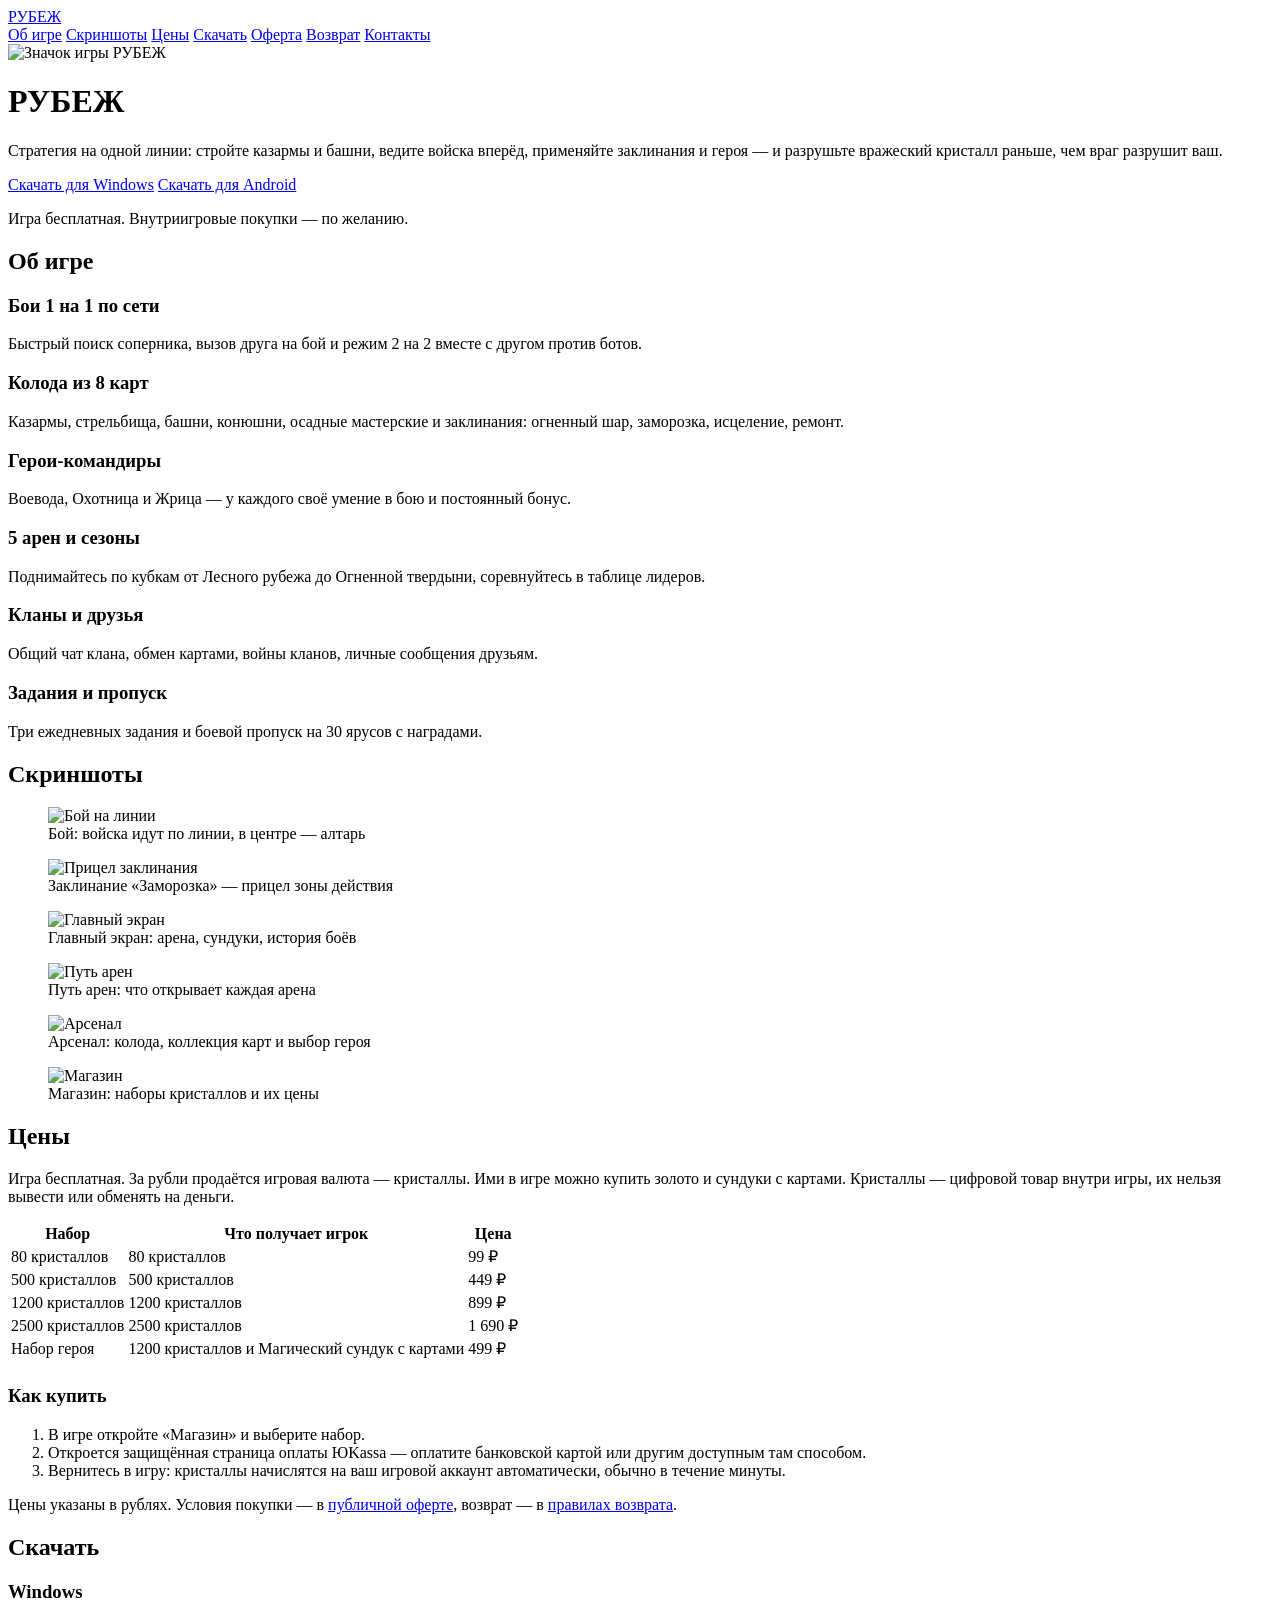
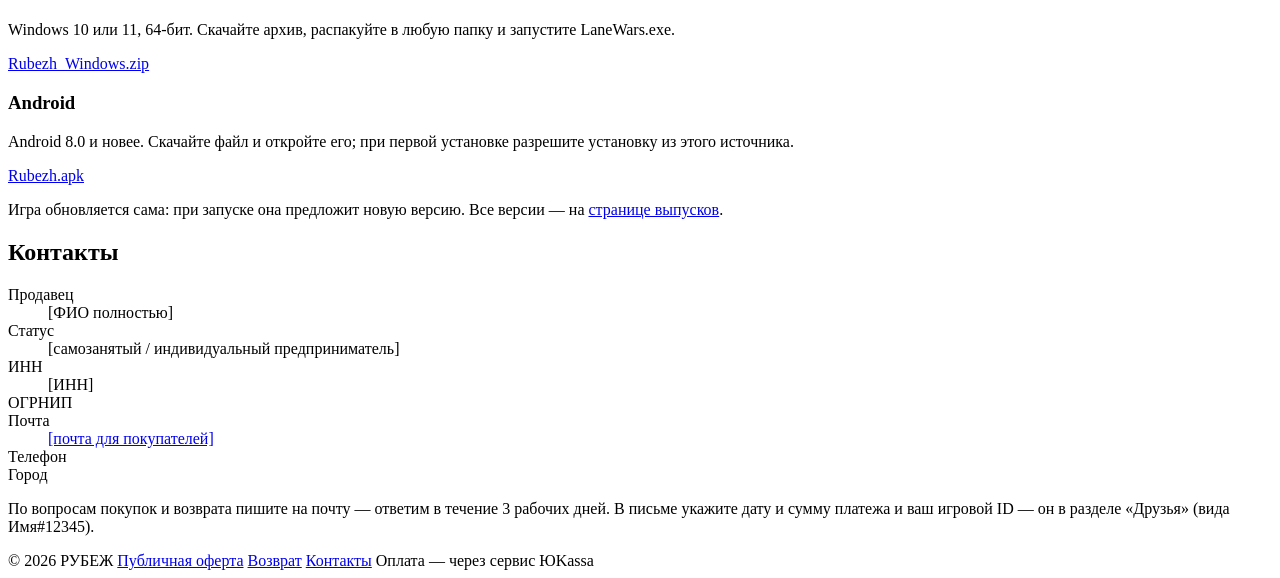
==== docs/index.html @ e8e84f0f "Сайт игры: index.html" ====
<!doctype html>
<html lang="ru">
<head>
  <meta charset="utf-8">
  <meta name="viewport" content="width=device-width, initial-scale=1">
  <title>РУБЕЖ — стратегия на линии</title>
  <meta name="description" content="РУБЕЖ — бесплатная стратегия: стройте здания, ведите войска по линии и разрушьте вражеский кристалл. Для Windows и Android.">
  <link rel="icon" href="img/icon.png">
  <link rel="stylesheet" href="style.css">
</head>
<body>
<header class="top">
  <div class="wrap">
    <a class="brand" href="index.html"><img src="img/icon.png" alt="">РУБЕЖ</a>
    <nav>
      <a href="#about">Об игре</a>
      <a href="#shots">Скриншоты</a>
      <a href="#prices">Цены</a>
      <a href="#download">Скачать</a>
      <a href="offer.html">Оферта</a>
      <a href="refund.html">Возврат</a>
      <a href="#contacts">Контакты</a>
    </nav>
  </div>
</header>

<main>
  <div class="hero wrap">
    <img class="icon" src="img/icon.png" alt="Значок игры РУБЕЖ">
    <h1>РУБЕЖ</h1>
    <p class="lead">Стратегия на одной линии: стройте казармы и башни, ведите войска вперёд, применяйте заклинания
      и героя — и разрушьте вражеский кристалл раньше, чем враг разрушит ваш.</p>
    <div class="buttons">
      <a class="btn" href="https://github.com/erick2112d/rubezh-game/releases/latest/download/Rubezh_Windows.zip">Скачать для Windows</a>
      <a class="btn blue" href="https://github.com/erick2112d/rubezh-game/releases/latest/download/Rubezh.apk">Скачать для Android</a>
    </div>
    <p class="note">Игра бесплатная. Внутриигровые покупки — по желанию.</p>
  </div>

  <section id="about">
    <div class="wrap">
      <h2>Об игре</h2>
      <div class="grid">
        <div class="card"><h3>Бои 1 на 1 по сети</h3><p>Быстрый поиск соперника, вызов друга на бой и режим 2 на 2 вместе с другом против ботов.</p></div>
        <div class="card"><h3>Колода из 8 карт</h3><p>Казармы, стрельбища, башни, конюшни, осадные мастерские и заклинания: огненный шар, заморозка, исцеление, ремонт.</p></div>
        <div class="card"><h3>Герои-командиры</h3><p>Воевода, Охотница и Жрица — у каждого своё умение в бою и постоянный бонус.</p></div>
        <div class="card"><h3>5 арен и сезоны</h3><p>Поднимайтесь по кубкам от Лесного рубежа до Огненной твердыни, соревнуйтесь в таблице лидеров.</p></div>
        <div class="card"><h3>Кланы и друзья</h3><p>Общий чат клана, обмен картами, войны кланов, личные сообщения друзьям.</p></div>
        <div class="card"><h3>Задания и пропуск</h3><p>Три ежедневных задания и боевой пропуск на 30 ярусов с наградами.</p></div>
      </div>
    </div>
  </section>

  <section id="shots">
    <div class="wrap">
      <h2>Скриншоты</h2>
      <div class="shots">
        <figure><img src="img/battle.jpg" alt="Бой на линии" loading="lazy"><figcaption>Бой: войска идут по линии, в центре — алтарь</figcaption></figure>
        <figure><img src="img/spell.jpg" alt="Прицел заклинания" loading="lazy"><figcaption>Заклинание «Заморозка» — прицел зоны действия</figcaption></figure>
        <figure><img src="img/home.jpg" alt="Главный экран" loading="lazy"><figcaption>Главный экран: арена, сундуки, история боёв</figcaption></figure>
        <figure><img src="img/arenas.jpg" alt="Путь арен" loading="lazy"><figcaption>Путь арен: что открывает каждая арена</figcaption></figure>
        <figure><img src="img/arsenal.jpg" alt="Арсенал" loading="lazy"><figcaption>Арсенал: колода, коллекция карт и выбор героя</figcaption></figure>
        <figure><img src="img/shop.jpg" alt="Магазин" loading="lazy"><figcaption>Магазин: наборы кристаллов и их цены</figcaption></figure>
      </div>
    </div>
  </section>

  <section id="prices">
    <div class="wrap">
      <h2>Цены</h2>
      <p>Игра бесплатная. За рубли продаётся игровая валюта — кристаллы. Ими в игре можно купить золото и сундуки с картами.
        Кристаллы — цифровой товар внутри игры, их нельзя вывести или обменять на деньги.</p>
      <div class="table-scroll">
        <table class="prices">
          <thead><tr><th>Набор</th><th>Что получает игрок</th><th>Цена</th></tr></thead>
          <tbody>
            <tr><td>80 кристаллов</td><td>80 кристаллов</td><td class="price">99 ₽</td></tr>
            <tr><td>500 кристаллов</td><td>500 кристаллов</td><td class="price">449 ₽</td></tr>
            <tr><td>1200 кристаллов</td><td>1200 кристаллов</td><td class="price">899 ₽</td></tr>
            <tr><td>2500 кристаллов</td><td>2500 кристаллов</td><td class="price">1 690 ₽</td></tr>
            <tr><td>Набор героя</td><td>1200 кристаллов и Магический сундук с картами</td><td class="price">499 ₽</td></tr>
          </tbody>
        </table>
      </div>
      <h3 style="margin-top:24px">Как купить</h3>
      <ol>
        <li>В игре откройте «Магазин» и выберите набор.</li>
        <li>Откроется защищённая страница оплаты ЮKassa — оплатите банковской картой или другим доступным там способом.</li>
        <li>Вернитесь в игру: кристаллы начислятся на ваш игровой аккаунт автоматически, обычно в течение минуты.</li>
      </ol>
      <p class="note">Цены указаны в рублях. Условия покупки — в <a href="offer.html">публичной оферте</a>,
        возврат — в <a href="refund.html">правилах возврата</a>.</p>
    </div>
  </section>

  <section id="download">
    <div class="wrap">
      <h2>Скачать</h2>
      <div class="grid">
        <div class="card">
          <h3>Windows</h3>
          <p>Windows 10 или 11, 64-бит. Скачайте архив, распакуйте в любую папку и запустите LaneWars.exe.</p>
          <p style="margin-top:12px"><a class="btn" href="https://github.com/erick2112d/rubezh-game/releases/latest/download/Rubezh_Windows.zip">Rubezh_Windows.zip</a></p>
        </div>
        <div class="card">
          <h3>Android</h3>
          <p>Android 8.0 и новее. Скачайте файл и откройте его; при первой установке разрешите установку из этого источника.</p>
          <p style="margin-top:12px"><a class="btn blue" href="https://github.com/erick2112d/rubezh-game/releases/latest/download/Rubezh.apk">Rubezh.apk</a></p>
        </div>
      </div>
      <p class="note">Игра обновляется сама: при запуске она предложит новую версию.
        Все версии — на <a href="https://github.com/erick2112d/rubezh-game/releases">странице выпусков</a>.</p>
    </div>
  </section>

  <section id="contacts">
    <div class="wrap">
      <h2>Контакты</h2>
      <div class="card">
        <dl class="req">
          <dt>Продавец</dt><dd><span class="fill" data-seller="name">[ФИО полностью]</span></dd>
          <dt>Статус</dt><dd><span class="fill" data-seller="status">[самозанятый / индивидуальный предприниматель]</span></dd>
          <dt>ИНН</dt><dd><span class="fill" data-seller="inn">[ИНН]</span></dd>
          <dt data-seller-row="ogrnip">ОГРНИП</dt><dd data-seller-row="ogrnip"><span data-seller="ogrnip"></span></dd>
          <dt>Почта</dt><dd><a class="fill" data-seller="email" href="#">[почта для покупателей]</a></dd>
          <dt data-seller-row="phone">Телефон</dt><dd data-seller-row="phone"><span data-seller="phone"></span></dd>
          <dt data-seller-row="city">Город</dt><dd data-seller-row="city"><span data-seller="city"></span></dd>
        </dl>
        <p style="margin-top:14px">По вопросам покупок и возврата пишите на почту — ответим в течение 3 рабочих дней.
          В письме укажите дату и сумму платежа и ваш игровой ID — он в разделе «Друзья» (вида Имя#12345).</p>
      </div>
    </div>
  </section>
</main>

<footer>
  <div class="wrap">
    <span>© 2026 РУБЕЖ</span>
    <a href="offer.html">Публичная оферта</a>
    <a href="refund.html">Возврат</a>
    <a href="#contacts">Контакты</a>
    <span>Оплата — через сервис ЮKassa</span>
  </div>
</footer>
<script src="seller.js"></script>
</body>
</html>
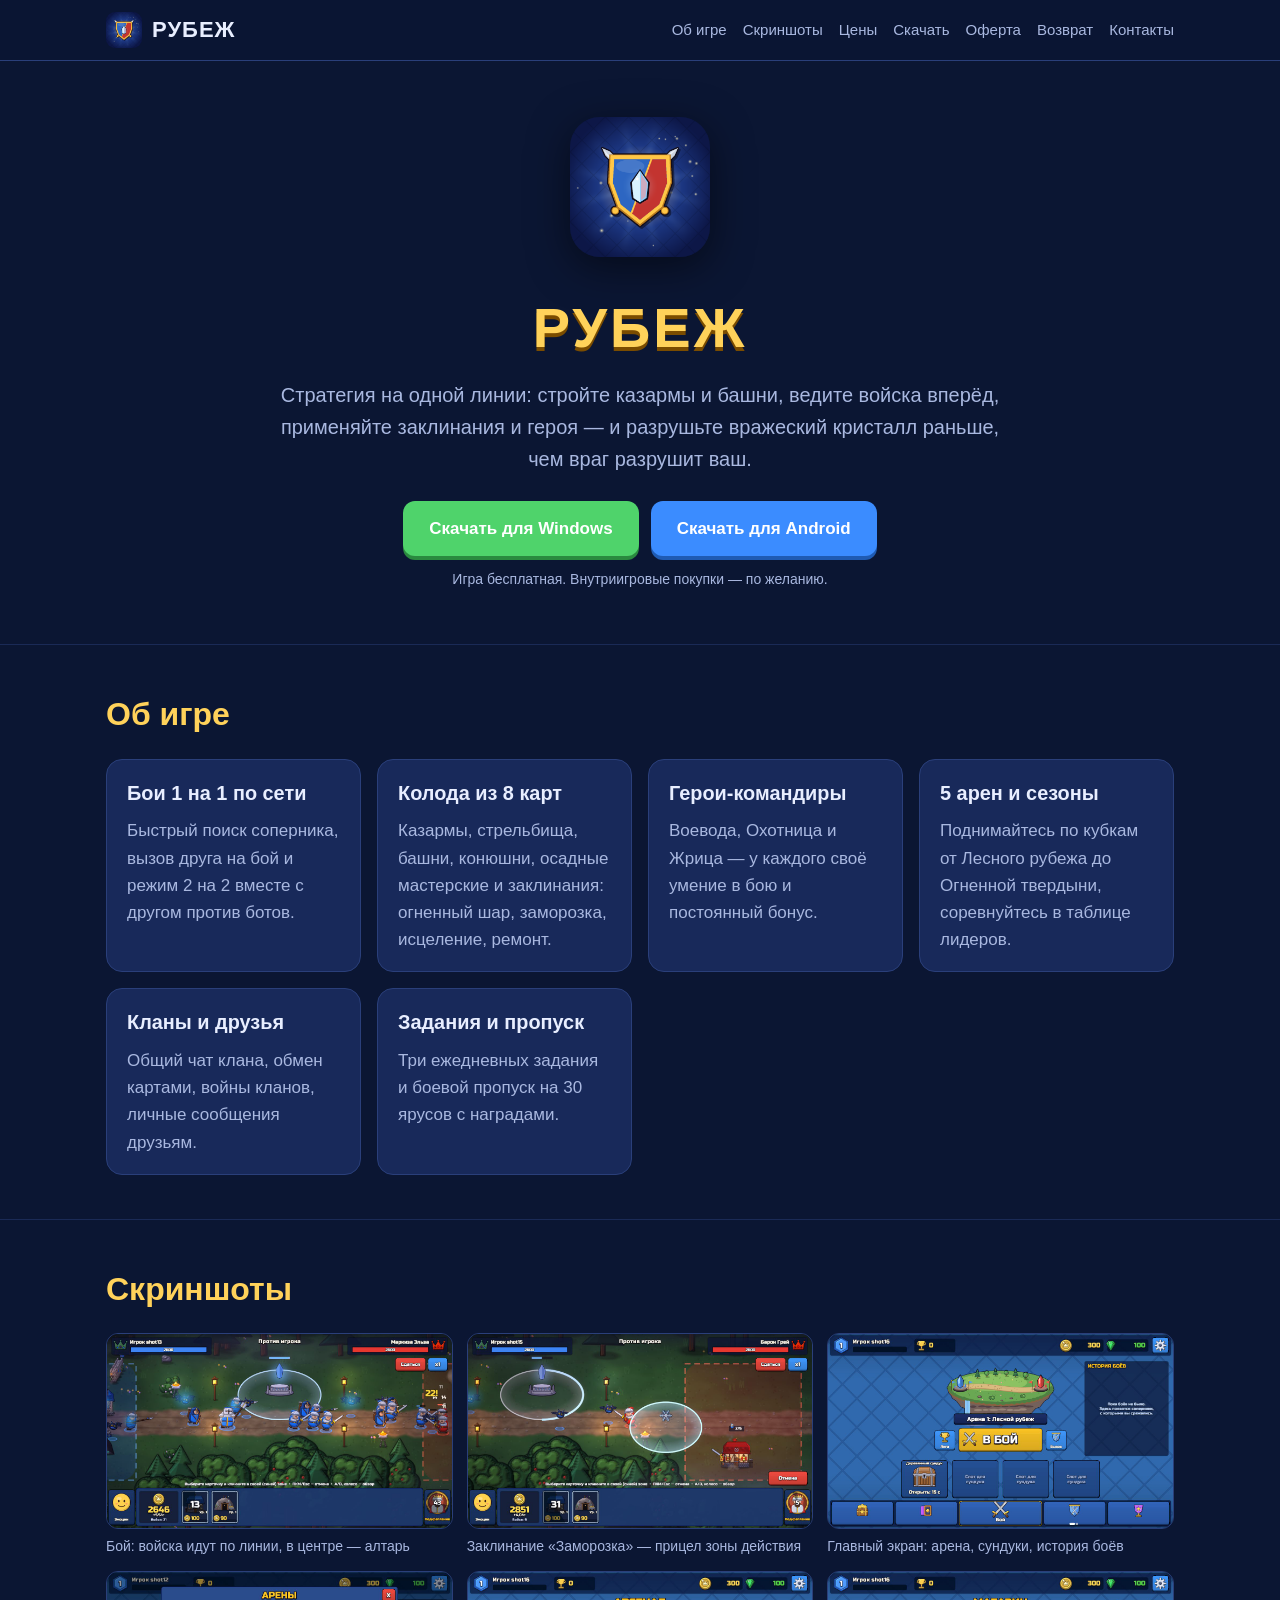
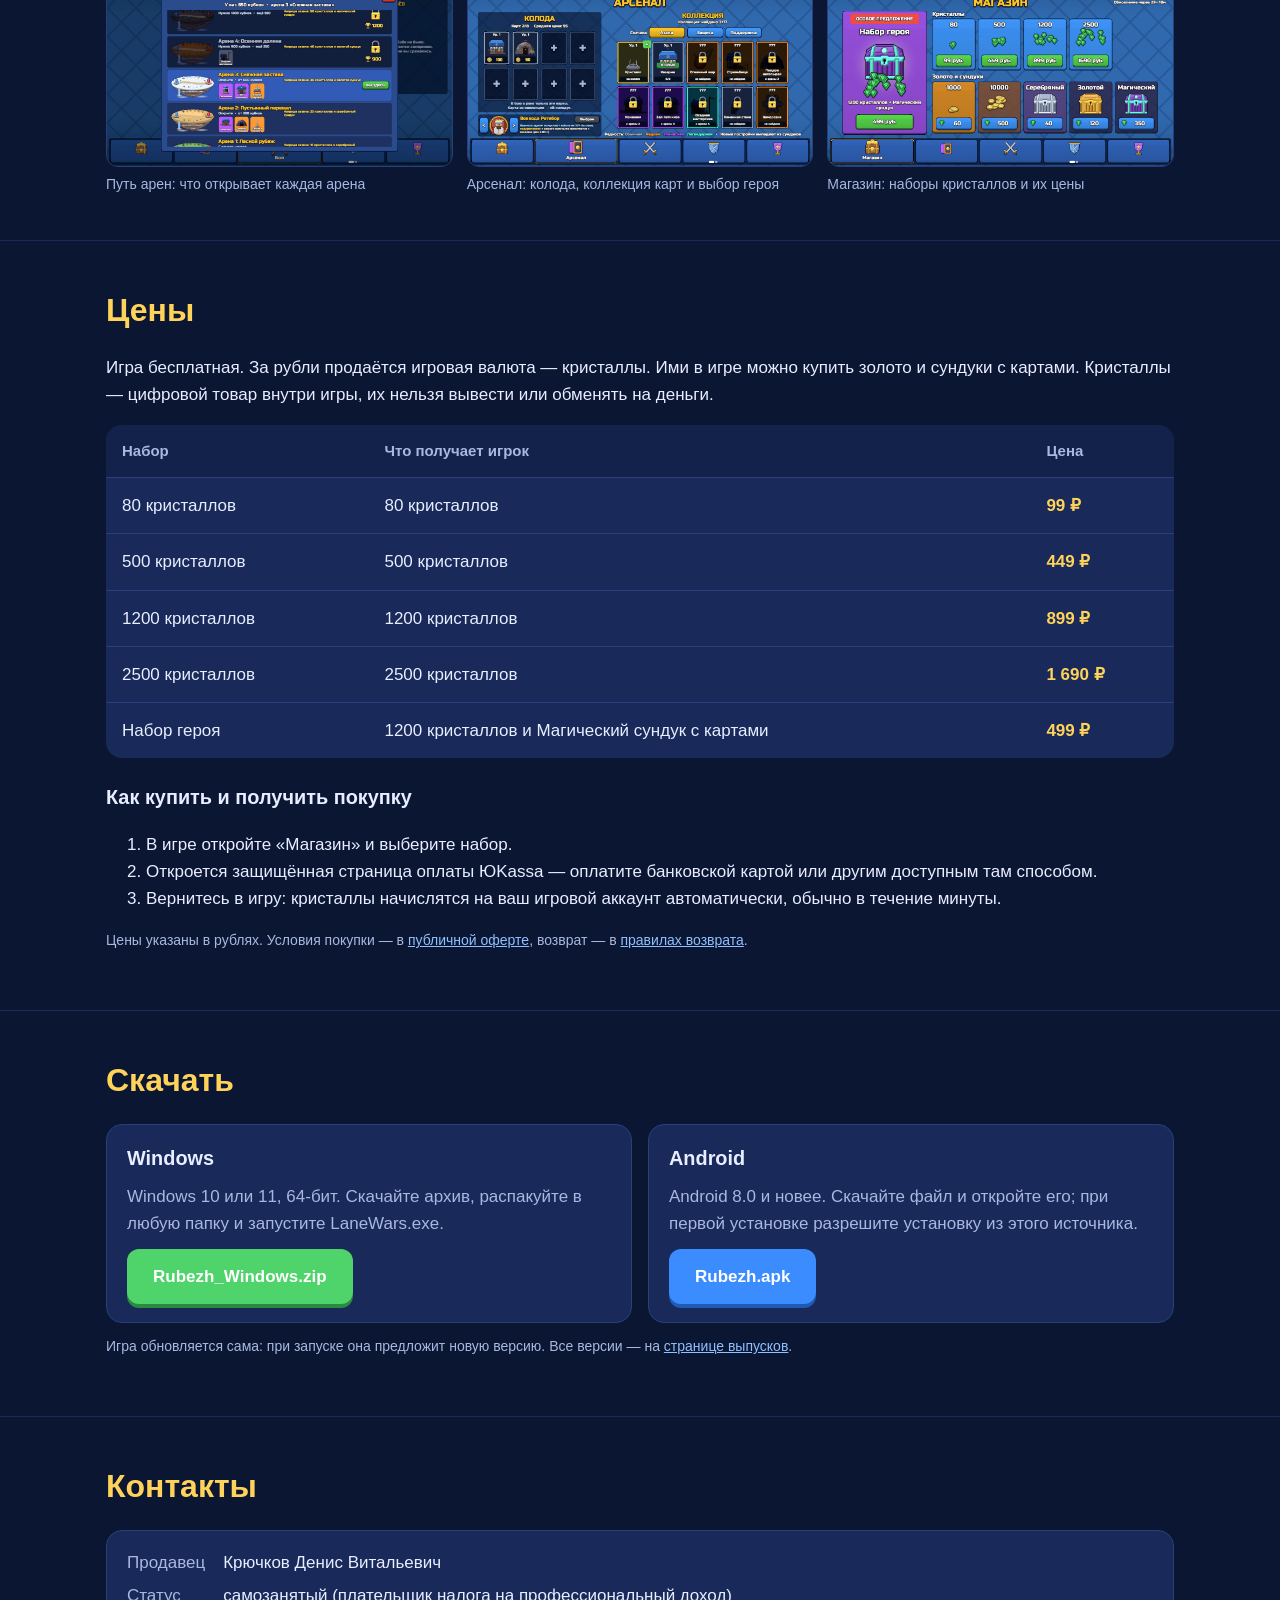
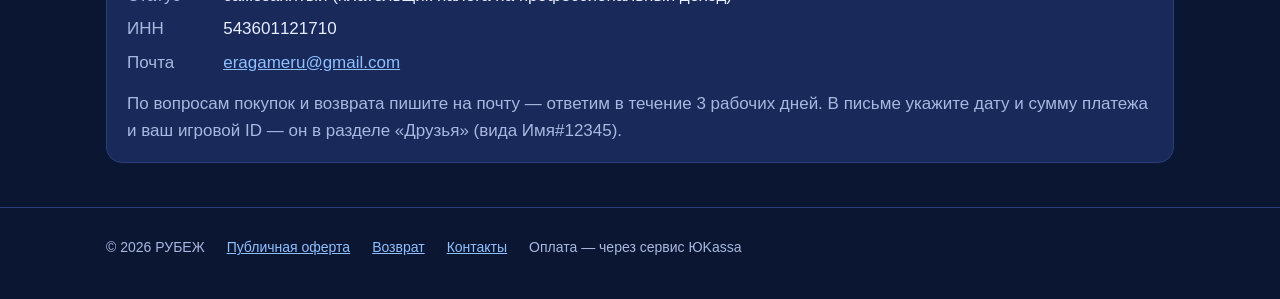
==== commit eeb49e70: "Сайт: данные продавца прямо в странице (index.html)" ====
--- a/docs/index.html
+++ b/docs/index.html
@@ -82,7 +82,7 @@
           </tbody>
         </table>
       </div>
-      <h3 style="margin-top:24px">Как купить</h3>
+      <h3 style="margin-top:24px">Как купить и получить покупку</h3>
       <ol>
         <li>В игре откройте «Магазин» и выберите набор.</li>
         <li>Откроется защищённая страница оплаты ЮKassa — оплатите банковской картой или другим доступным там способом.</li>
@@ -118,11 +118,11 @@
       <h2>Контакты</h2>
       <div class="card">
         <dl class="req">
-          <dt>Продавец</dt><dd><span class="fill" data-seller="name">[ФИО полностью]</span></dd>
-          <dt>Статус</dt><dd><span class="fill" data-seller="status">[самозанятый / индивидуальный предприниматель]</span></dd>
-          <dt>ИНН</dt><dd><span class="fill" data-seller="inn">[ИНН]</span></dd>
+          <dt>Продавец</dt><dd><span data-seller="name">Крючков Денис Витальевич</span></dd>
+          <dt>Статус</dt><dd><span data-seller="status">самозанятый (плательщик налога на профессиональный доход)</span></dd>
+          <dt>ИНН</dt><dd><span data-seller="inn">543601121710</span></dd>
           <dt data-seller-row="ogrnip">ОГРНИП</dt><dd data-seller-row="ogrnip"><span data-seller="ogrnip"></span></dd>
-          <dt>Почта</dt><dd><a class="fill" data-seller="email" href="#">[почта для покупателей]</a></dd>
+          <dt>Почта</dt><dd><a data-seller="email" href="mailto:eragameru@gmail.com">eragameru@gmail.com</a></dd>
           <dt data-seller-row="phone">Телефон</dt><dd data-seller-row="phone"><span data-seller="phone"></span></dd>
           <dt data-seller-row="city">Город</dt><dd data-seller-row="city"><span data-seller="city"></span></dd>
         </dl>
--- a/docs/style.css
+++ b/docs/style.css
@@ -0,0 +1,102 @@
+:root {
+  --bg: #0b1633;
+  --bg2: #12224a;
+  --card: #18295a;
+  --line: #2a3f7a;
+  --text: #e8eeff;
+  --muted: #a9b8e0;
+  --gold: #ffd25a;
+  --green: #4fd36b;
+  --blue: #3b8cff;
+  --red: #e5483f;
+  --radius: 16px;
+}
+
+* { box-sizing: border-box; }
+
+html { scroll-behavior: smooth; }
+
+body {
+  margin: 0;
+  background: radial-gradient(1200px 600px at 50% -10%, #1d3a86 0%, transparent 60%), var(--bg);
+  color: var(--text);
+  font: 17px/1.6 "Segoe UI", Roboto, Arial, sans-serif;
+}
+
+a { color: #8fc0ff; }
+
+.wrap { max-width: 1100px; margin: 0 auto; padding: 0 16px; }
+
+/* шапка */
+header.top {
+  position: sticky; top: 0; z-index: 10;
+  background: rgba(11, 22, 51, 0.92);
+  backdrop-filter: blur(8px);
+  border-bottom: 1px solid var(--line);
+}
+header.top .wrap { display: flex; align-items: center; gap: 16px; min-height: 60px; flex-wrap: wrap; }
+.brand { display: flex; align-items: center; gap: 10px; color: var(--text); text-decoration: none; font-weight: 800; font-size: 22px; letter-spacing: 1px; }
+.brand img { width: 36px; height: 36px; border-radius: 9px; }
+nav { display: flex; flex-wrap: wrap; gap: 4px 16px; margin-left: auto; }
+nav a { color: var(--muted); text-decoration: none; font-size: 15px; }
+nav a:hover { color: var(--text); }
+
+/* первый экран */
+.hero { padding: 56px 0 40px; text-align: center; }
+.hero img.icon { width: 140px; height: 140px; border-radius: 30px; box-shadow: 0 10px 40px rgba(0, 0, 0, 0.5); }
+.hero h1 { font-size: 56px; margin: 18px 0 6px; letter-spacing: 3px; color: var(--gold); text-shadow: 0 4px 0 #7a4c00; }
+.hero p.lead { font-size: 20px; color: var(--muted); max-width: 720px; margin: 0 auto 26px; }
+.buttons { display: flex; gap: 12px; justify-content: center; flex-wrap: wrap; }
+.btn {
+  display: inline-block; padding: 14px 26px; border-radius: 12px; font-weight: 700; text-decoration: none;
+  color: #fff; background: var(--green); box-shadow: 0 4px 0 #2a8a3f;
+}
+.btn.blue { background: var(--blue); box-shadow: 0 4px 0 #1f5bb3; }
+.btn:hover { filter: brightness(1.08); }
+.note { color: var(--muted); font-size: 14px; margin-top: 12px; }
+
+section { padding: 44px 0; border-top: 1px solid rgba(42, 63, 122, 0.5); }
+h2 { font-size: 32px; margin: 0 0 18px; color: var(--gold); }
+h3 { margin: 0 0 8px; }
+
+.grid { display: grid; gap: 16px; grid-template-columns: repeat(auto-fit, minmax(240px, 1fr)); }
+.card { background: var(--card); border: 1px solid var(--line); border-radius: var(--radius); padding: 18px 20px; }
+.card p { margin: 0; color: var(--muted); }
+
+.shots { display: grid; gap: 14px; grid-template-columns: repeat(auto-fit, minmax(300px, 1fr)); }
+.shots figure { margin: 0; }
+.shots img { width: 100%; border-radius: 12px; border: 1px solid var(--line); display: block; }
+.shots figcaption { color: var(--muted); font-size: 14px; margin-top: 6px; }
+
+/* цены */
+table.prices { width: 100%; border-collapse: collapse; background: var(--card); border-radius: var(--radius); overflow: hidden; }
+table.prices th, table.prices td { padding: 14px 16px; text-align: left; border-bottom: 1px solid var(--line); }
+table.prices th { background: var(--bg2); color: var(--muted); font-weight: 600; font-size: 15px; }
+table.prices td.price { color: var(--gold); font-weight: 800; white-space: nowrap; }
+table.prices tr:last-child td { border-bottom: 0; }
+.table-scroll { overflow-x: auto; }
+
+/* текстовые страницы */
+.doc { max-width: 860px; }
+.doc h1 { color: var(--gold); font-size: 34px; margin: 36px 0 6px; }
+.doc h2 { font-size: 22px; margin: 28px 0 8px; color: var(--text); }
+.doc p, .doc li { color: #d3dcf5; }
+.doc .date { color: var(--muted); }
+
+/* данные продавца, которые нужно заполнить */
+.fill { background: rgba(255, 210, 90, 0.18); color: var(--gold); border-radius: 4px; padding: 0 4px; }
+
+dl.req { display: grid; grid-template-columns: max-content 1fr; gap: 6px 18px; margin: 0; }
+dl.req dt { color: var(--muted); }
+dl.req dd { margin: 0; }
+
+footer { border-top: 1px solid var(--line); padding: 28px 0 40px; color: var(--muted); font-size: 14px; }
+footer .wrap { display: flex; flex-wrap: wrap; gap: 8px 22px; }
+
+@media (max-width: 640px) {
+  .hero h1 { font-size: 42px; }
+  h2 { font-size: 26px; }
+  nav { margin-left: 0; }
+  dl.req { grid-template-columns: 1fr; }
+  dl.req dt { margin-top: 8px; }
+}
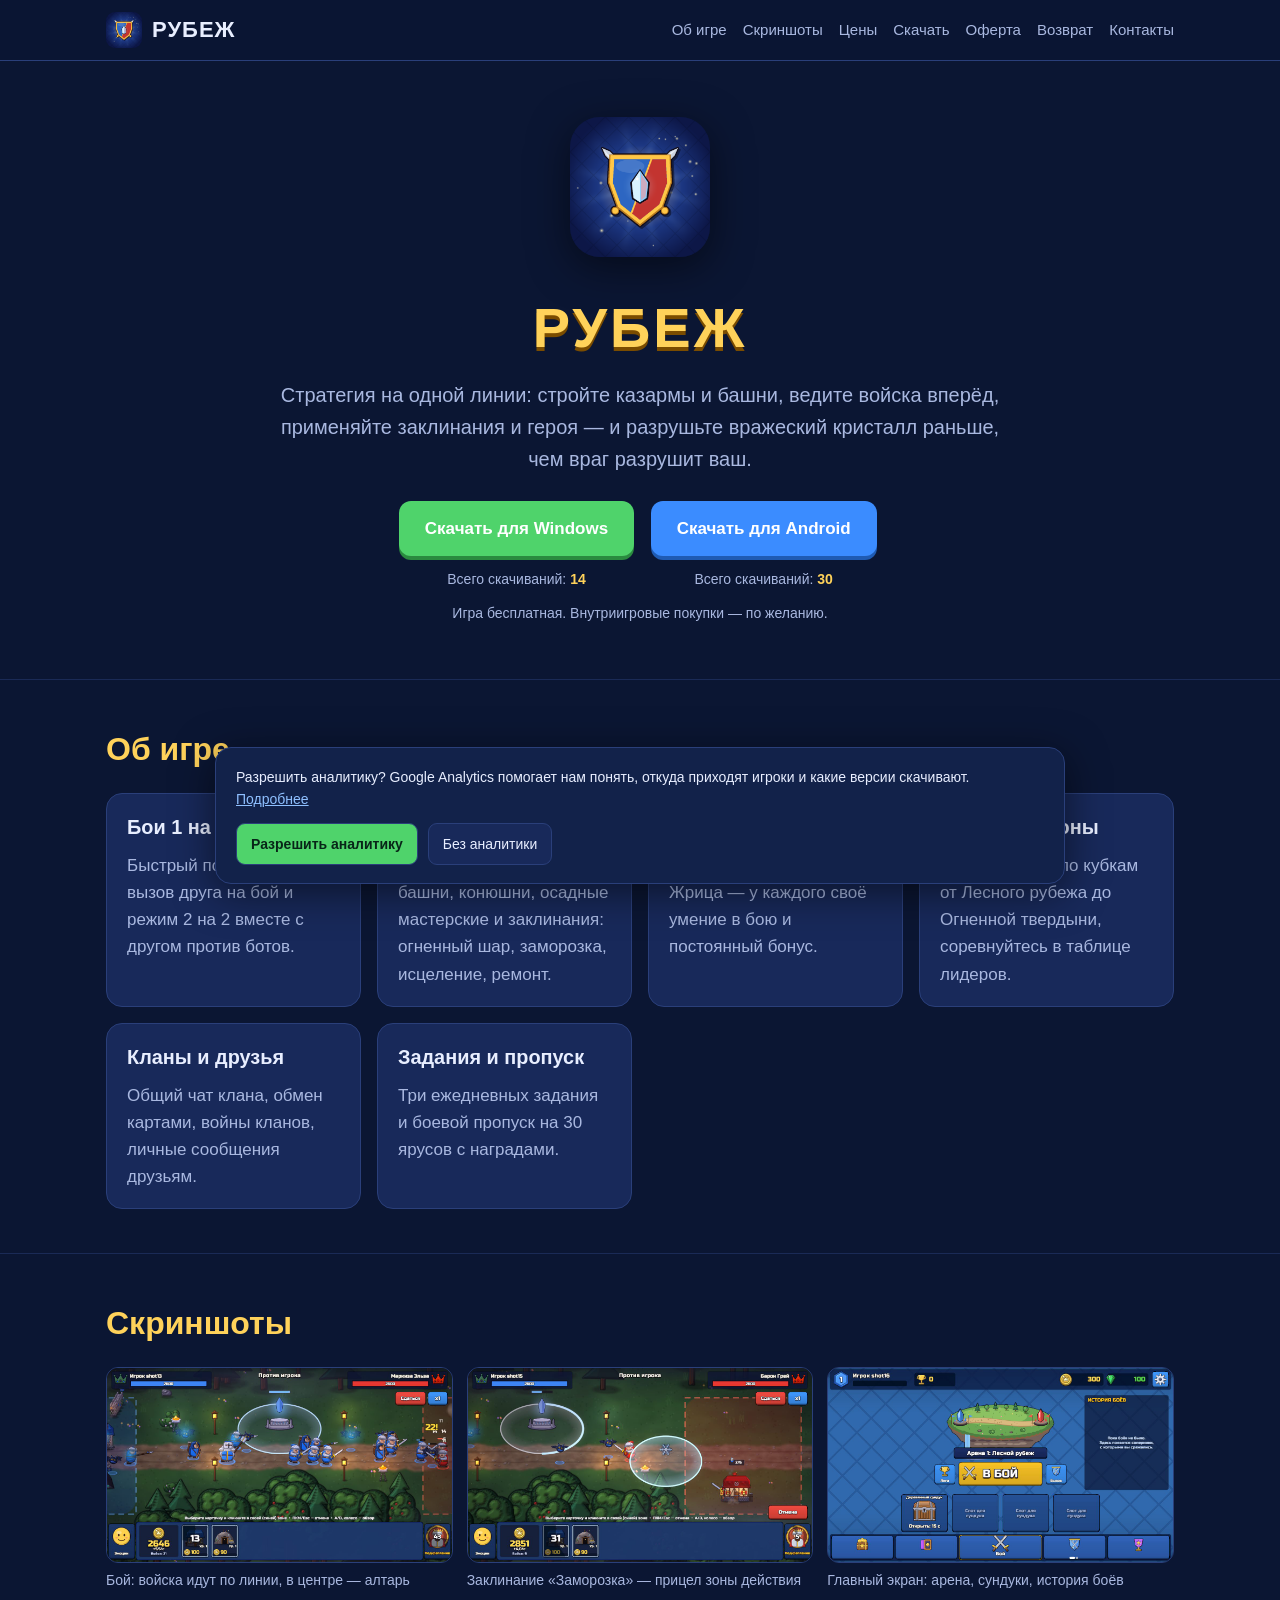
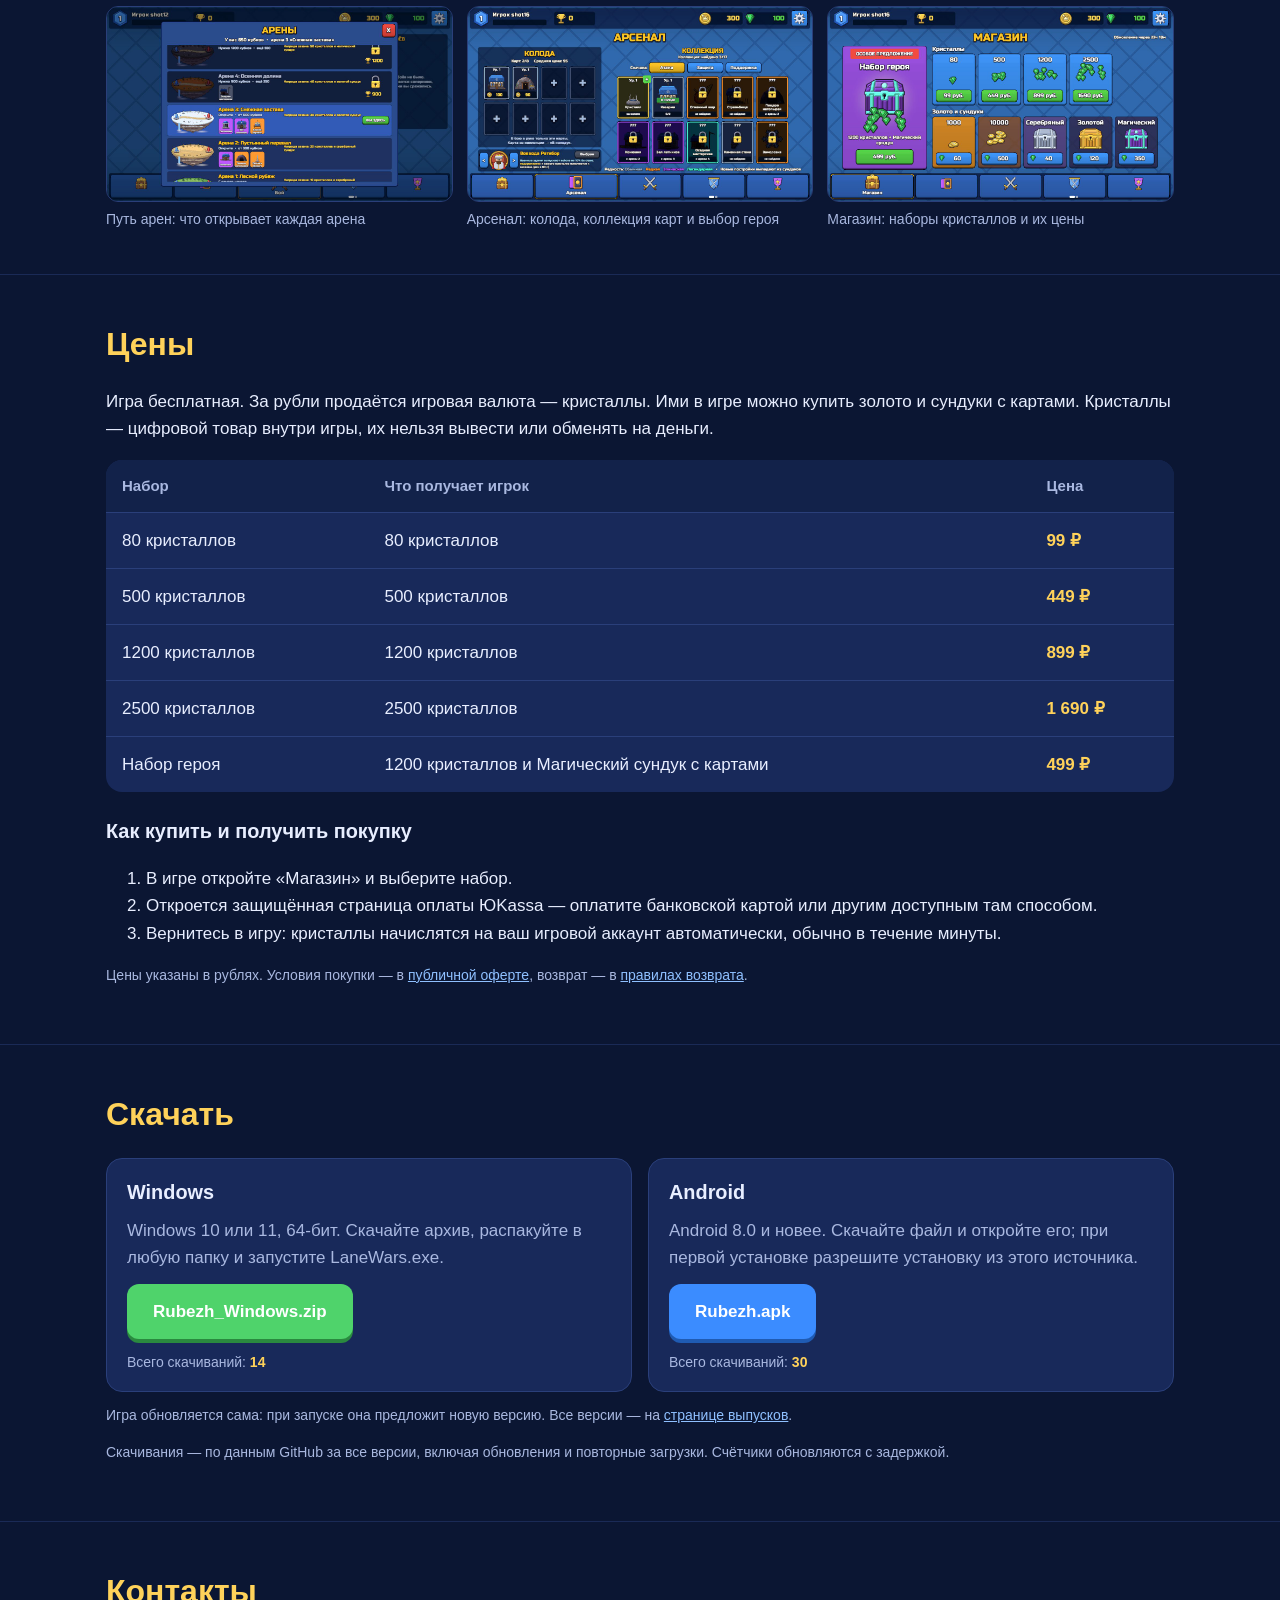
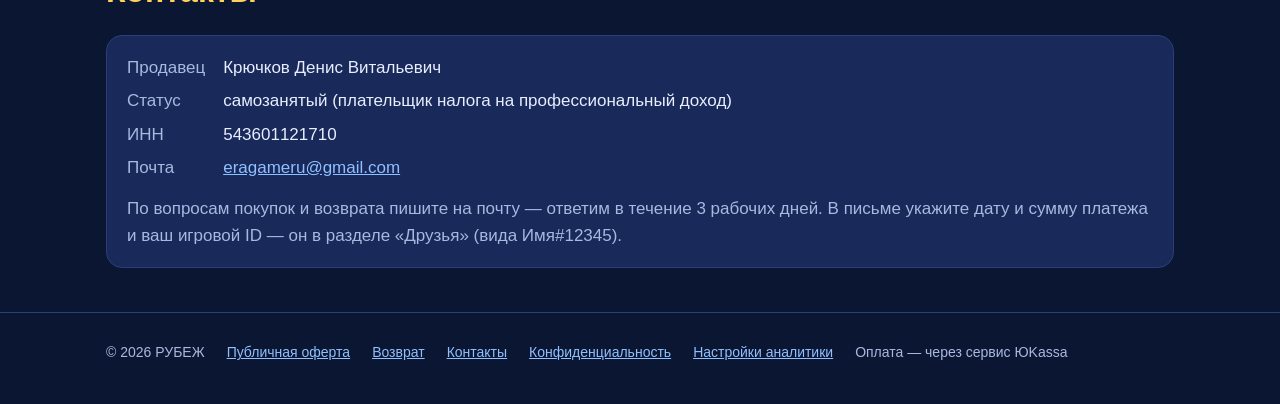
==== commit 61da56af: "Add GA4 analytics and per-platform release download counters" ====
--- a/docs/index.html
+++ b/docs/index.html
@@ -7,6 +7,8 @@
   <meta name="description" content="РУБЕЖ — бесплатная стратегия: стройте здания, ведите войска по линии и разрушьте вражеский кристалл. Для Windows и Android.">
   <link rel="icon" href="img/icon.png">
   <link rel="stylesheet" href="style.css">
+  <script defer src="analytics.js"></script>
+  <script defer src="downloads.js"></script>
 </head>
 <body>
 <header class="top">
@@ -31,8 +33,14 @@
     <p class="lead">Стратегия на одной линии: стройте казармы и башни, ведите войска вперёд, применяйте заклинания
       и героя — и разрушьте вражеский кристалл раньше, чем враг разрушит ваш.</p>
     <div class="buttons">
-      <a class="btn" href="https://github.com/erick2112d/rubezh-game/releases/latest/download/Rubezh_Windows.zip">Скачать для Windows</a>
-      <a class="btn blue" href="https://github.com/erick2112d/rubezh-game/releases/latest/download/Rubezh.apk">Скачать для Android</a>
+      <div class="download-option">
+        <a class="btn" data-download-platform="windows" data-button-location="hero" href="https://github.com/erick2112d/rubezh-game/releases/latest/download/Rubezh_Windows.zip">Скачать для Windows</a>
+        <p class="download-count" data-download-count="windows" aria-live="polite">Всего скачиваний: <strong>—</strong></p>
+      </div>
+      <div class="download-option">
+        <a class="btn blue" data-download-platform="android" data-button-location="hero" href="https://github.com/erick2112d/rubezh-game/releases/latest/download/Rubezh.apk">Скачать для Android</a>
+        <p class="download-count" data-download-count="android" aria-live="polite">Всего скачиваний: <strong>—</strong></p>
+      </div>
     </div>
     <p class="note">Игра бесплатная. Внутриигровые покупки — по желанию.</p>
   </div>
@@ -100,16 +108,19 @@
         <div class="card">
           <h3>Windows</h3>
           <p>Windows 10 или 11, 64-бит. Скачайте архив, распакуйте в любую папку и запустите LaneWars.exe.</p>
-          <p style="margin-top:12px"><a class="btn" href="https://github.com/erick2112d/rubezh-game/releases/latest/download/Rubezh_Windows.zip">Rubezh_Windows.zip</a></p>
+          <p style="margin-top:12px"><a class="btn" data-download-platform="windows" data-button-location="download" href="https://github.com/erick2112d/rubezh-game/releases/latest/download/Rubezh_Windows.zip">Rubezh_Windows.zip</a></p>
+          <p class="download-count" data-download-count="windows" aria-live="polite">Всего скачиваний: <strong>—</strong></p>
         </div>
         <div class="card">
           <h3>Android</h3>
           <p>Android 8.0 и новее. Скачайте файл и откройте его; при первой установке разрешите установку из этого источника.</p>
-          <p style="margin-top:12px"><a class="btn blue" href="https://github.com/erick2112d/rubezh-game/releases/latest/download/Rubezh.apk">Rubezh.apk</a></p>
+          <p style="margin-top:12px"><a class="btn blue" data-download-platform="android" data-button-location="download" href="https://github.com/erick2112d/rubezh-game/releases/latest/download/Rubezh.apk">Rubezh.apk</a></p>
+          <p class="download-count" data-download-count="android" aria-live="polite">Всего скачиваний: <strong>—</strong></p>
         </div>
       </div>
       <p class="note">Игра обновляется сама: при запуске она предложит новую версию.
         Все версии — на <a href="https://github.com/erick2112d/rubezh-game/releases">странице выпусков</a>.</p>
+      <p class="note">Скачивания — по данным GitHub за все версии, включая обновления и повторные загрузки. Счётчики обновляются с задержкой.</p>
     </div>
   </section>
 
@@ -139,6 +150,8 @@
     <a href="offer.html">Публичная оферта</a>
     <a href="refund.html">Возврат</a>
     <a href="#contacts">Контакты</a>
+    <a href="privacy.html">Конфиденциальность</a>
+    <button class="text-button" type="button" data-analytics-settings>Настройки аналитики</button>
     <span>Оплата — через сервис ЮKassa</span>
   </div>
 </footer>
--- a/docs/style.css
+++ b/docs/style.css
@@ -54,6 +54,20 @@
 .btn.blue { background: var(--blue); box-shadow: 0 4px 0 #1f5bb3; }
 .btn:hover { filter: brightness(1.08); }
 .note { color: var(--muted); font-size: 14px; margin-top: 12px; }
+.download-option { min-width: 235px; }
+.download-count, .card p.download-count { margin: 12px 0 0; color: var(--muted); font-size: 14px; }
+.download-count strong { color: var(--gold); font-variant-numeric: tabular-nums; }
+.text-button { padding: 0; border: 0; background: none; color: #8fc0ff; font: inherit; text-decoration: underline; cursor: pointer; }
+.analytics-consent {
+  position: fixed; z-index: 30; bottom: 16px; left: 16px; right: 16px; max-width: 850px;
+  margin: 0 auto; padding: 18px 20px; border: 1px solid var(--line); border-radius: 16px;
+  background: #12224a; box-shadow: 0 8px 40px #0008; font-size: 14px;
+}
+.analytics-consent[hidden] { display: none; }
+.analytics-consent p { margin: 0 0 12px; }
+.analytics-consent .consent-actions { display: flex; gap: 10px; flex-wrap: wrap; }
+.analytics-consent button { border: 1px solid var(--line); border-radius: 9px; padding: 9px 14px; font: inherit; cursor: pointer; color: var(--text); background: var(--card); }
+.analytics-consent button[data-choice="accepted"] { color: #082518; background: var(--green); font-weight: 700; }
 
 section { padding: 44px 0; border-top: 1px solid rgba(42, 63, 122, 0.5); }
 h2 { font-size: 32px; margin: 0 0 18px; color: var(--gold); }
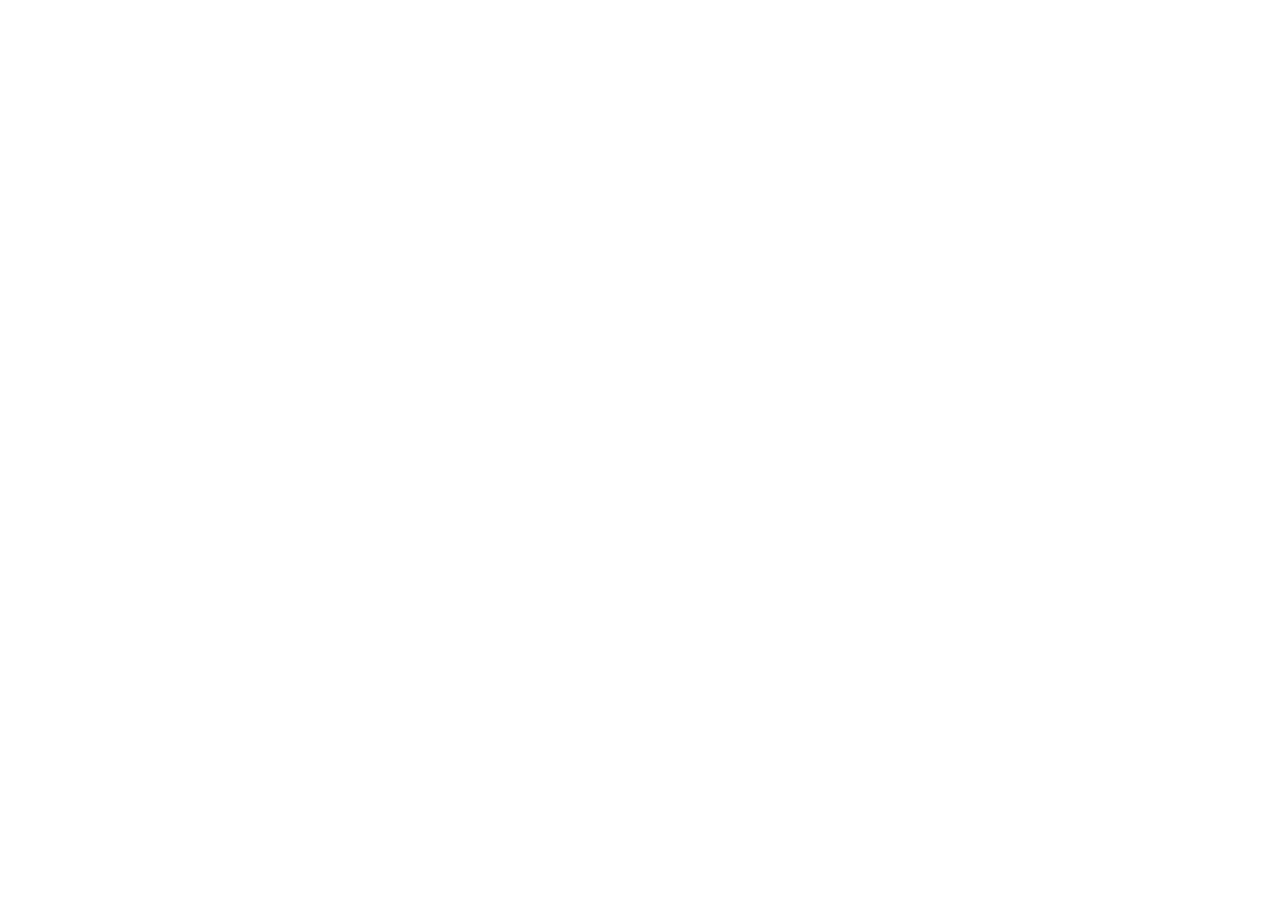
==== commit 49f91c0d: "Сайт переехал на https://eragameru.github.io/ — старые страницы перебрасывают на новые" ====
--- a/docs/index.html
+++ b/docs/index.html
@@ -3,158 +3,17 @@
 <head>
   <meta charset="utf-8">
   <meta name="viewport" content="width=device-width, initial-scale=1">
-  <title>РУБЕЖ — стратегия на линии</title>
-  <meta name="description" content="РУБЕЖ — бесплатная стратегия: стройте здания, ведите войска по линии и разрушьте вражеский кристалл. Для Windows и Android.">
-  <link rel="icon" href="img/icon.png">
-  <link rel="stylesheet" href="style.css">
-  <script defer src="analytics.js"></script>
-  <script defer src="downloads.js"></script>
+  <title>Сайт переехал — ЭРАGAMERU</title>
+  <meta name="robots" content="noindex">
+  <link rel="canonical" href="https://eragameru.github.io/games/rubezh/">
+  <meta http-equiv="refresh" content="0; url=https://eragameru.github.io/games/rubezh/">
+  <script>location.replace('https://eragameru.github.io/games/rubezh/' + location.search + location.hash);</script>
+  <style>
+    body { margin: 0; min-height: 100vh; display: grid; place-items: center; background: #0b1430; color: #eef3ff; font: 18px/1.6 system-ui, sans-serif; text-align: center; padding: 16px; }
+    a { color: #ffc93c; }
+  </style>
 </head>
 <body>
-<header class="top">
-  <div class="wrap">
-    <a class="brand" href="index.html"><img src="img/icon.png" alt="">РУБЕЖ</a>
-    <nav>
-      <a href="#about">Об игре</a>
-      <a href="#shots">Скриншоты</a>
-      <a href="#prices">Цены</a>
-      <a href="#download">Скачать</a>
-      <a href="offer.html">Оферта</a>
-      <a href="refund.html">Возврат</a>
-      <a href="#contacts">Контакты</a>
-    </nav>
-  </div>
-</header>
-
-<main>
-  <div class="hero wrap">
-    <img class="icon" src="img/icon.png" alt="Значок игры РУБЕЖ">
-    <h1>РУБЕЖ</h1>
-    <p class="lead">Стратегия на одной линии: стройте казармы и башни, ведите войска вперёд, применяйте заклинания
-      и героя — и разрушьте вражеский кристалл раньше, чем враг разрушит ваш.</p>
-    <div class="buttons">
-      <div class="download-option">
-        <a class="btn" data-download-platform="windows" data-button-location="hero" href="https://github.com/erick2112d/rubezh-game/releases/latest/download/Rubezh_Windows.zip">Скачать для Windows</a>
-        <p class="download-count" data-download-count="windows" aria-live="polite">Всего скачиваний: <strong>—</strong></p>
-      </div>
-      <div class="download-option">
-        <a class="btn blue" data-download-platform="android" data-button-location="hero" href="https://github.com/erick2112d/rubezh-game/releases/latest/download/Rubezh.apk">Скачать для Android</a>
-        <p class="download-count" data-download-count="android" aria-live="polite">Всего скачиваний: <strong>—</strong></p>
-      </div>
-    </div>
-    <p class="note">Игра бесплатная. Внутриигровые покупки — по желанию.</p>
-  </div>
-
-  <section id="about">
-    <div class="wrap">
-      <h2>Об игре</h2>
-      <div class="grid">
-        <div class="card"><h3>Бои 1 на 1 по сети</h3><p>Быстрый поиск соперника, вызов друга на бой и режим 2 на 2 вместе с другом против ботов.</p></div>
-        <div class="card"><h3>Колода из 8 карт</h3><p>Казармы, стрельбища, башни, конюшни, осадные мастерские и заклинания: огненный шар, заморозка, исцеление, ремонт.</p></div>
-        <div class="card"><h3>Герои-командиры</h3><p>Воевода, Охотница и Жрица — у каждого своё умение в бою и постоянный бонус.</p></div>
-        <div class="card"><h3>5 арен и сезоны</h3><p>Поднимайтесь по кубкам от Лесного рубежа до Огненной твердыни, соревнуйтесь в таблице лидеров.</p></div>
-        <div class="card"><h3>Кланы и друзья</h3><p>Общий чат клана, обмен картами, войны кланов, личные сообщения друзьям.</p></div>
-        <div class="card"><h3>Задания и пропуск</h3><p>Три ежедневных задания и боевой пропуск на 30 ярусов с наградами.</p></div>
-      </div>
-    </div>
-  </section>
-
-  <section id="shots">
-    <div class="wrap">
-      <h2>Скриншоты</h2>
-      <div class="shots">
-        <figure><img src="img/battle.jpg" alt="Бой на линии" loading="lazy"><figcaption>Бой: войска идут по линии, в центре — алтарь</figcaption></figure>
-        <figure><img src="img/spell.jpg" alt="Прицел заклинания" loading="lazy"><figcaption>Заклинание «Заморозка» — прицел зоны действия</figcaption></figure>
-        <figure><img src="img/home.jpg" alt="Главный экран" loading="lazy"><figcaption>Главный экран: арена, сундуки, история боёв</figcaption></figure>
-        <figure><img src="img/arenas.jpg" alt="Путь арен" loading="lazy"><figcaption>Путь арен: что открывает каждая арена</figcaption></figure>
-        <figure><img src="img/arsenal.jpg" alt="Арсенал" loading="lazy"><figcaption>Арсенал: колода, коллекция карт и выбор героя</figcaption></figure>
-        <figure><img src="img/shop.jpg" alt="Магазин" loading="lazy"><figcaption>Магазин: наборы кристаллов и их цены</figcaption></figure>
-      </div>
-    </div>
-  </section>
-
-  <section id="prices">
-    <div class="wrap">
-      <h2>Цены</h2>
-      <p>Игра бесплатная. За рубли продаётся игровая валюта — кристаллы. Ими в игре можно купить золото и сундуки с картами.
-        Кристаллы — цифровой товар внутри игры, их нельзя вывести или обменять на деньги.</p>
-      <div class="table-scroll">
-        <table class="prices">
-          <thead><tr><th>Набор</th><th>Что получает игрок</th><th>Цена</th></tr></thead>
-          <tbody>
-            <tr><td>80 кристаллов</td><td>80 кристаллов</td><td class="price">99 ₽</td></tr>
-            <tr><td>500 кристаллов</td><td>500 кристаллов</td><td class="price">449 ₽</td></tr>
-            <tr><td>1200 кристаллов</td><td>1200 кристаллов</td><td class="price">899 ₽</td></tr>
-            <tr><td>2500 кристаллов</td><td>2500 кристаллов</td><td class="price">1 690 ₽</td></tr>
-            <tr><td>Набор героя</td><td>1200 кристаллов и Магический сундук с картами</td><td class="price">499 ₽</td></tr>
-          </tbody>
-        </table>
-      </div>
-      <h3 style="margin-top:24px">Как купить и получить покупку</h3>
-      <ol>
-        <li>В игре откройте «Магазин» и выберите набор.</li>
-        <li>Откроется защищённая страница оплаты ЮKassa — оплатите банковской картой или другим доступным там способом.</li>
-        <li>Вернитесь в игру: кристаллы начислятся на ваш игровой аккаунт автоматически, обычно в течение минуты.</li>
-      </ol>
-      <p class="note">Цены указаны в рублях. Условия покупки — в <a href="offer.html">публичной оферте</a>,
-        возврат — в <a href="refund.html">правилах возврата</a>.</p>
-    </div>
-  </section>
-
-  <section id="download">
-    <div class="wrap">
-      <h2>Скачать</h2>
-      <div class="grid">
-        <div class="card">
-          <h3>Windows</h3>
-          <p>Windows 10 или 11, 64-бит. Скачайте архив, распакуйте в любую папку и запустите LaneWars.exe.</p>
-          <p style="margin-top:12px"><a class="btn" data-download-platform="windows" data-button-location="download" href="https://github.com/erick2112d/rubezh-game/releases/latest/download/Rubezh_Windows.zip">Rubezh_Windows.zip</a></p>
-          <p class="download-count" data-download-count="windows" aria-live="polite">Всего скачиваний: <strong>—</strong></p>
-        </div>
-        <div class="card">
-          <h3>Android</h3>
-          <p>Android 8.0 и новее. Скачайте файл и откройте его; при первой установке разрешите установку из этого источника.</p>
-          <p style="margin-top:12px"><a class="btn blue" data-download-platform="android" data-button-location="download" href="https://github.com/erick2112d/rubezh-game/releases/latest/download/Rubezh.apk">Rubezh.apk</a></p>
-          <p class="download-count" data-download-count="android" aria-live="polite">Всего скачиваний: <strong>—</strong></p>
-        </div>
-      </div>
-      <p class="note">Игра обновляется сама: при запуске она предложит новую версию.
-        Все версии — на <a href="https://github.com/erick2112d/rubezh-game/releases">странице выпусков</a>.</p>
-      <p class="note">Скачивания — по данным GitHub за все версии, включая обновления и повторные загрузки. Счётчики обновляются с задержкой.</p>
-    </div>
-  </section>
-
-  <section id="contacts">
-    <div class="wrap">
-      <h2>Контакты</h2>
-      <div class="card">
-        <dl class="req">
-          <dt>Продавец</dt><dd><span data-seller="name">Крючков Денис Витальевич</span></dd>
-          <dt>Статус</dt><dd><span data-seller="status">самозанятый (плательщик налога на профессиональный доход)</span></dd>
-          <dt>ИНН</dt><dd><span data-seller="inn">543601121710</span></dd>
-          <dt data-seller-row="ogrnip">ОГРНИП</dt><dd data-seller-row="ogrnip"><span data-seller="ogrnip"></span></dd>
-          <dt>Почта</dt><dd><a data-seller="email" href="mailto:eragameru@gmail.com">eragameru@gmail.com</a></dd>
-          <dt data-seller-row="phone">Телефон</dt><dd data-seller-row="phone"><span data-seller="phone"></span></dd>
-          <dt data-seller-row="city">Город</dt><dd data-seller-row="city"><span data-seller="city"></span></dd>
-        </dl>
-        <p style="margin-top:14px">По вопросам покупок и возврата пишите на почту — ответим в течение 3 рабочих дней.
-          В письме укажите дату и сумму платежа и ваш игровой ID — он в разделе «Друзья» (вида Имя#12345).</p>
-      </div>
-    </div>
-  </section>
-</main>
-
-<footer>
-  <div class="wrap">
-    <span>© 2026 РУБЕЖ</span>
-    <a href="offer.html">Публичная оферта</a>
-    <a href="refund.html">Возврат</a>
-    <a href="#contacts">Контакты</a>
-    <a href="privacy.html">Конфиденциальность</a>
-    <button class="text-button" type="button" data-analytics-settings>Настройки аналитики</button>
-    <span>Оплата — через сервис ЮKassa</span>
-  </div>
-</footer>
-<script src="seller.js"></script>
+  <p>Сайт переехал на <a href="https://eragameru.github.io/games/rubezh/">eragameru.github.io</a>.<br>Если страница не открылась сама — нажмите на ссылку.</p>
 </body>
 </html>
